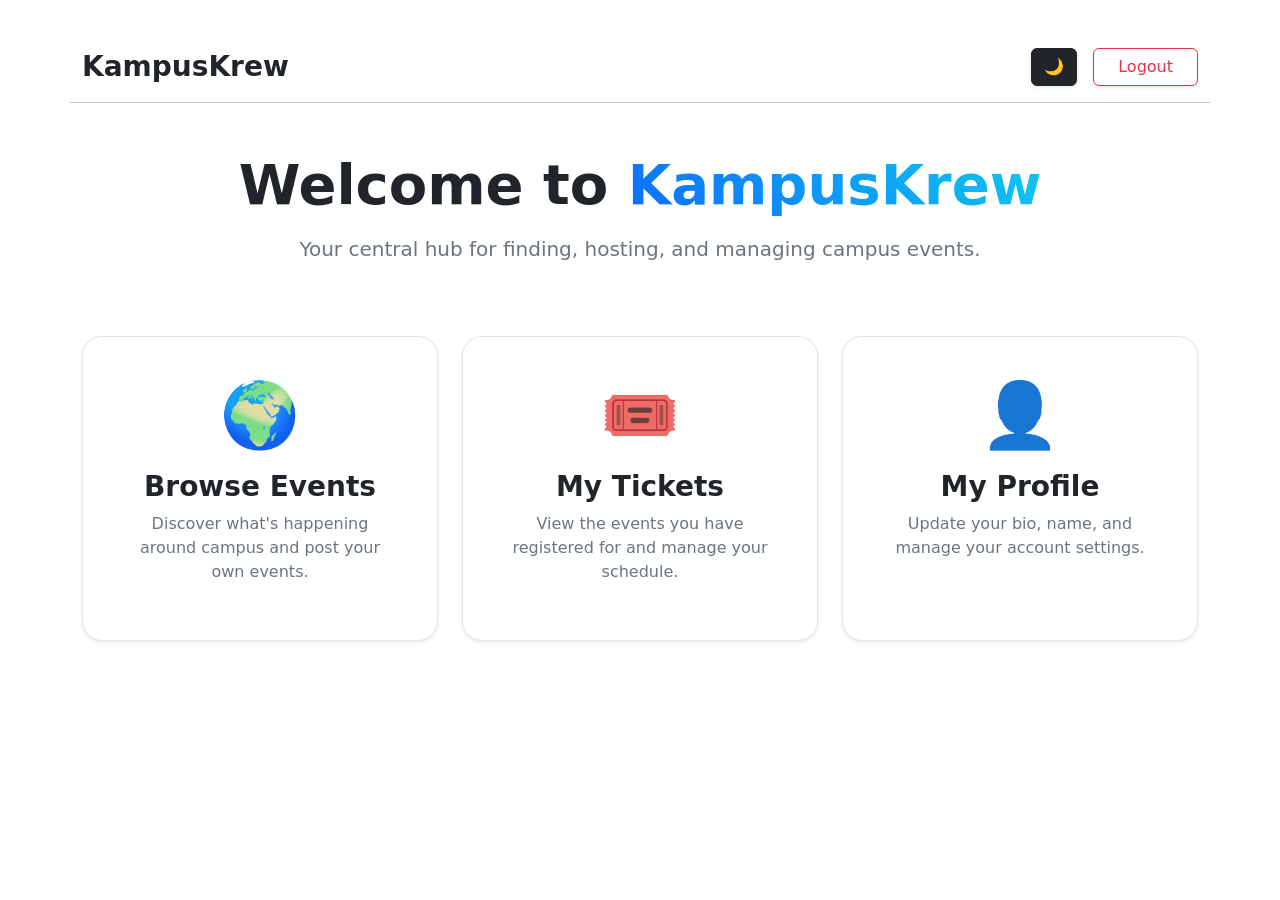
==== src/main/resources/templates/index.html @ df6bdcb9 "added a new tickets page where user can see the events he/she has registered in. also UI overhaul fo" ====
<!DOCTYPE html>
<html xmlns:th="http://www.thymeleaf.org">
<head>
    <meta charset="UTF-8">
    <title>KampusKrew Dashboard</title>
    <link href="https://cdn.jsdelivr.net/npm/bootstrap@5.3.0/dist/css/bootstrap.min.css" rel="stylesheet">
    
    <script>
        const savedTheme = localStorage.getItem('theme') || 'light';
        document.documentElement.setAttribute('data-bs-theme', savedTheme);
    </script>

    <style>
        body { overflow-x: hidden; }

        /* Premium Dashboard Cards */
        .dash-card {
            transition: all 0.3s ease;
            border-radius: 20px;
            border: 1px solid rgba(0,0,0,0.1);
            text-decoration: none; /* Removes link underline */
            display: block;
        }
        .dash-card:hover {
            transform: translateY(-8px);
            box-shadow: 0 15px 30px rgba(0,0,0,0.1) !important;
        }

        /* 🌙 Dark Mode Overrides */
        [data-bs-theme="dark"] .dash-card {
            background-color: #2b3035;
            border: 1px solid #495057;
        }
        [data-bs-theme="dark"] .dash-card:hover {
            box-shadow: 0 15px 30px rgba(0,0,0,0.6) !important;
            border-color: #6c757d;
        }
        [data-bs-theme="dark"] .text-muted-custom {
            color: #adb5bd !important; 
        }
        
        /* Gradient Text for the Hero Title */
        .gradient-text {
            background: linear-gradient(45deg, #0d6efd, #0dcaf0);
            -webkit-background-clip: text;
            -webkit-text-fill-color: transparent;
        }
    </style>
</head>
<body>

<div class="container mt-5 mb-5">

    <div class="row align-items-center mb-5 pb-3 border-bottom border-secondary-subtle">
        
        <div class="col-md-4 text-start">
            <h3 class="m-0 fw-bold">KampusKrew</h3>
        </div>
        
        <div class="col-md-4">
        </div>
        
        <div class="col-md-4 d-flex justify-content-end align-items-center">
            <button class="btn btn-dark shadow-sm me-3" id="darkModeToggle" title="Toggle Dark Mode">🌙</button>
            <form th:action="@{/logout}" method="post" class="m-0">
                <button type="submit" class="btn btn-outline-danger shadow-sm px-4">Logout</button>
            </form>
        </div>
        
    </div>

    <div class="text-center mb-5 mt-5">
        <h1 class="display-4 fw-bolder mb-3">Welcome to <span class="gradient-text">KampusKrew</span></h1>
        <p class="lead text-secondary text-muted-custom">Your central hub for finding, hosting, and managing campus events.</p>
    </div>

    <div class="row justify-content-center g-4 mt-2">
        
        <div class="col-md-4">
            <a th:href="@{/events}" class="card h-100 dash-card shadow-sm text-center p-4">
                <div class="card-body">
                    <h1 class="display-3 mb-3">🌍</h1>
                    <h3 class="fw-bold text-body">Browse Events</h3>
                    <p class="text-secondary text-muted-custom mt-2">Discover what's happening around campus and post your own events.</p>
                </div>
            </a>
        </div>

        <div class="col-md-4">
            <a th:href="@{/my-events}" class="card h-100 dash-card shadow-sm text-center p-4">
                <div class="card-body">
                    <h1 class="display-3 mb-3">🎟️</h1>
                    <h3 class="fw-bold text-body">My Tickets</h3>
                    <p class="text-secondary text-muted-custom mt-2">View the events you have registered for and manage your schedule.</p>
                </div>
            </a>
        </div>

        <div class="col-md-4">
            <a th:href="@{/profile}" class="card h-100 dash-card shadow-sm text-center p-4">
                <div class="card-body">
                    <h1 class="display-3 mb-3">👤</h1>
                    <h3 class="fw-bold text-body">My Profile</h3>
                    <p class="text-secondary text-muted-custom mt-2">Update your bio, name, and manage your account settings.</p>
                </div>
            </a>
        </div>

    </div>

</div>

<script>
    document.addEventListener('DOMContentLoaded', () => {
        const htmlElement = document.documentElement; 
        const themeToggleBtn = document.getElementById('darkModeToggle');

        const currentTheme = htmlElement.getAttribute('data-bs-theme') || 'light';
        themeToggleBtn.textContent = currentTheme === 'dark' ? '☀️' : '🌙';
        updateButtonStyle(currentTheme);

        themeToggleBtn.addEventListener('click', () => {
            let theme = htmlElement.getAttribute('data-bs-theme');
            let newTheme = theme === 'dark' ? 'light' : 'dark';
            
            htmlElement.setAttribute('data-bs-theme', newTheme);
            localStorage.setItem('theme', newTheme);
            
            themeToggleBtn.textContent = newTheme === 'dark' ? '☀️' : '🌙';
            updateButtonStyle(newTheme);
        });

        function updateButtonStyle(theme) {
            if (theme === 'dark') {
                themeToggleBtn.classList.remove('btn-dark');
                themeToggleBtn.classList.add('btn-light');
            } else {
                themeToggleBtn.classList.remove('btn-light');
                themeToggleBtn.classList.add('btn-dark');
            }
        }
    });
</script>

</body>
</html>
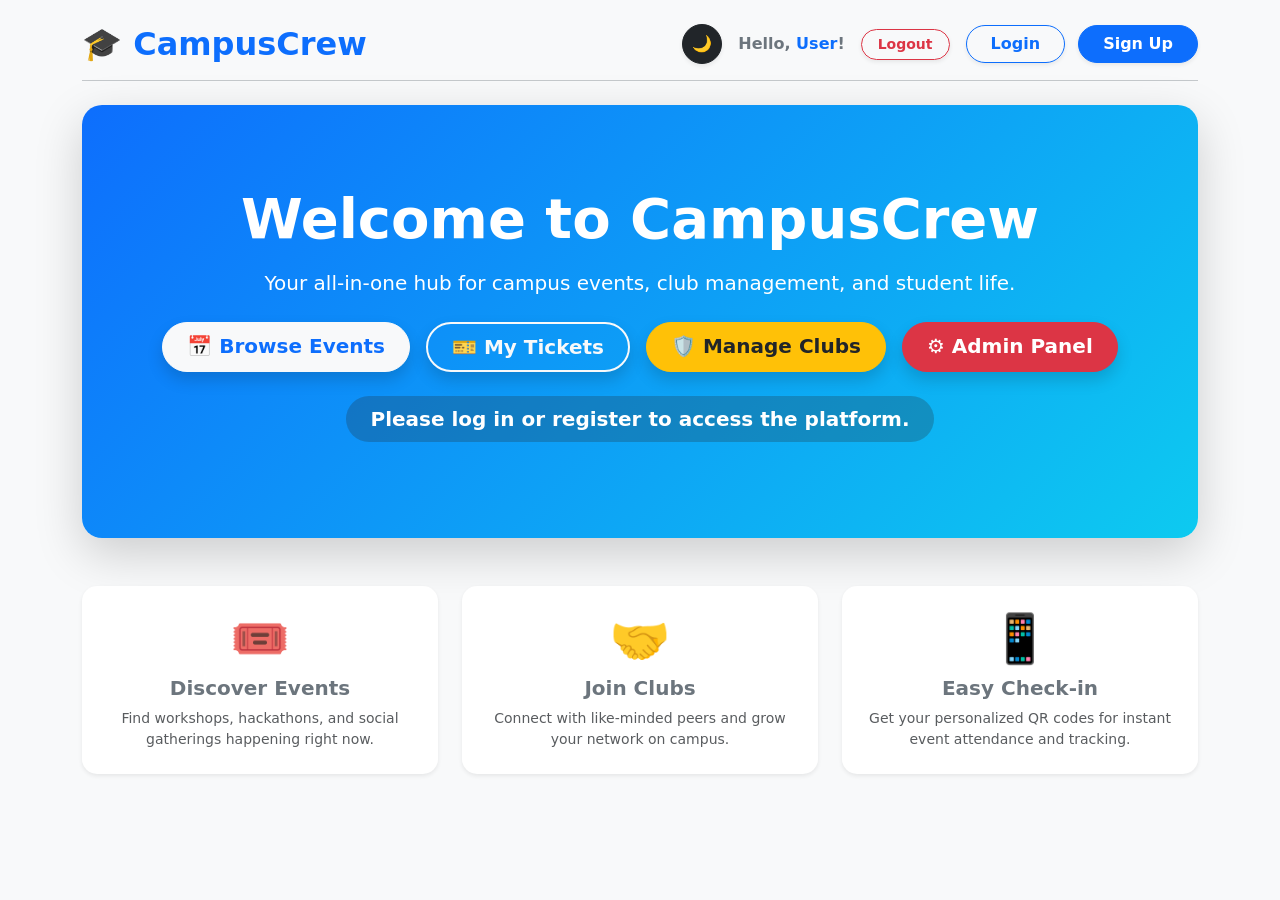
==== commit 98c555ff: "feat: add My Tickets dashboard and revamp homepage navigation This commit finalizes the core MVP use" ====
--- a/src/main/resources/templates/index.html
+++ b/src/main/resources/templates/index.html
@@ -1,144 +1,126 @@
 <!DOCTYPE html>
-<html xmlns:th="http://www.thymeleaf.org">
+<html xmlns:th="http://www.thymeleaf.org" xmlns:sec="http://www.thymeleaf.org/extras/spring-security">
 <head>
     <meta charset="UTF-8">
-    <title>KampusKrew Dashboard</title>
+    <title>Dashboard - CampusCrew</title>
     <link href="https://cdn.jsdelivr.net/npm/bootstrap@5.3.0/dist/css/bootstrap.min.css" rel="stylesheet">
     
     <script>
         const savedTheme = localStorage.getItem('theme') || 'light';
         document.documentElement.setAttribute('data-bs-theme', savedTheme);
     </script>
-
     <style>
-        body { overflow-x: hidden; }
-
-        /* Premium Dashboard Cards */
-        .dash-card {
-            transition: all 0.3s ease;
+        .hero-section {
+            padding: 80px 20px;
             border-radius: 20px;
-            border: 1px solid rgba(0,0,0,0.1);
-            text-decoration: none; /* Removes link underline */
-            display: block;
+            background: linear-gradient(135deg, #0d6efd 0%, #0dcaf0 100%);
+            color: white;
+            margin-top: 20px;
         }
-        .dash-card:hover {
-            transform: translateY(-8px);
-            box-shadow: 0 15px 30px rgba(0,0,0,0.1) !important;
+        [data-bs-theme="dark"] .hero-section {
+            background: linear-gradient(135deg, #052c65 0%, #055160 100%);
         }
-
-        /* 🌙 Dark Mode Overrides */
-        [data-bs-theme="dark"] .dash-card {
+        [data-bs-theme="dark"] .card {
             background-color: #2b3035;
-            border: 1px solid #495057;
-        }
-        [data-bs-theme="dark"] .dash-card:hover {
-            box-shadow: 0 15px 30px rgba(0,0,0,0.6) !important;
-            border-color: #6c757d;
-        }
-        [data-bs-theme="dark"] .text-muted-custom {
-            color: #adb5bd !important; 
-        }
-        
-        /* Gradient Text for the Hero Title */
-        .gradient-text {
-            background: linear-gradient(45deg, #0d6efd, #0dcaf0);
-            -webkit-background-clip: text;
-            -webkit-text-fill-color: transparent;
+            border: 1px solid #495057 !important;
         }
     </style>
 </head>
-<body>
+<body class="bg-body-tertiary">
 
-<div class="container mt-5 mb-5">
+<div class="container mt-4 mb-5">
+    
+    <div class="d-flex justify-content-between align-items-center mb-4 pb-3 border-bottom border-secondary-subtle">
+        <h2 class="m-0 fw-bold text-primary">🎓 CampusCrew</h2>
+        
+        <div class="d-flex align-items-center">
+            <button class="btn btn-dark ms-3 shadow-sm rounded-circle d-flex align-items-center justify-content-center" id="darkModeToggle" title="Toggle Dark Mode" style="width: 40px; height: 40px;">🌙</button>
+            
+            <div sec:authorize="isAuthenticated()" class="ms-3 d-flex align-items-center">
+                <span class="fw-bold me-3 text-secondary">Hello, <span sec:authentication="name" class="text-primary">User</span>!</span>
+                <form th:action="@{/logout}" method="post" class="m-0">
+                    <button type="submit" class="btn btn-outline-danger btn-sm fw-bold rounded-pill shadow-sm px-3">Logout</button>
+                </form>
+            </div>
+            
+            <div sec:authorize="!isAuthenticated()" class="ms-3">
+                <a href="/login" class="btn btn-outline-primary fw-bold rounded-pill shadow-sm px-4">Login</a>
+                <a href="/register" class="btn btn-primary fw-bold rounded-pill shadow-sm px-4 ms-2">Sign Up</a>
+            </div>
+        </div>
+    </div>
 
-    <div class="row align-items-center mb-5 pb-3 border-bottom border-secondary-subtle">
+    <div class="hero-section text-center shadow-lg mb-5">
+        <h1 class="display-4 fw-bold mb-3">Welcome to CampusCrew</h1>
+        <p class="lead mb-4">Your all-in-one hub for campus events, club management, and student life.</p>
         
-        <div class="col-md-4 text-start">
-            <h3 class="m-0 fw-bold">KampusKrew</h3>
+        <div class="d-flex justify-content-center flex-wrap gap-3 mt-4" sec:authorize="isAuthenticated()">
+            
+            <a href="/events" class="btn btn-light btn-lg fw-bold rounded-pill shadow text-primary px-4">
+                📅 Browse Events
+            </a>
+            
+            <a href="/my-events" class="btn btn-outline-light btn-lg fw-bold rounded-pill shadow px-4 border-2">
+                🎫 My Tickets
+            </a>
+
+            <a sec:authorize="hasAnyAuthority('ROLE_SUPER_ADMIN', 'ROLE_PRESIDENT')" href="/clubs" class="btn btn-warning btn-lg fw-bold rounded-pill shadow px-4 text-dark">
+                🛡️ Manage Clubs
+            </a>
+
+            <a sec:authorize="hasAuthority('ROLE_SUPER_ADMIN')" href="/admin" class="btn btn-danger btn-lg fw-bold rounded-pill shadow px-4">
+                ⚙️ Admin Panel
+            </a>
         </div>
         
-        <div class="col-md-4">
+        <div class="mt-4" sec:authorize="!isAuthenticated()">
+            <p class="fw-bold fs-5 bg-dark bg-opacity-25 d-inline-block px-4 py-2 rounded-pill">Please log in or register to access the platform.</p>
         </div>
-        
-        <div class="col-md-4 d-flex justify-content-end align-items-center">
-            <button class="btn btn-dark shadow-sm me-3" id="darkModeToggle" title="Toggle Dark Mode">🌙</button>
-            <form th:action="@{/logout}" method="post" class="m-0">
-                <button type="submit" class="btn btn-outline-danger shadow-sm px-4">Logout</button>
-            </form>
-        </div>
-        
     </div>
 
-    <div class="text-center mb-5 mt-5">
-        <h1 class="display-4 fw-bolder mb-3">Welcome to <span class="gradient-text">KampusKrew</span></h1>
-        <p class="lead text-secondary text-muted-custom">Your central hub for finding, hosting, and managing campus events.</p>
-    </div>
-
-    <div class="row justify-content-center g-4 mt-2">
-        
+    <div class="row g-4 text-center" sec:authorize="isAuthenticated()">
         <div class="col-md-4">
-            <a th:href="@{/events}" class="card h-100 dash-card shadow-sm text-center p-4">
-                <div class="card-body">
-                    <h1 class="display-3 mb-3">🌍</h1>
-                    <h3 class="fw-bold text-body">Browse Events</h3>
-                    <p class="text-secondary text-muted-custom mt-2">Discover what's happening around campus and post your own events.</p>
-                </div>
-            </a>
+            <div class="card border-0 shadow-sm h-100 p-4" style="border-radius: 15px;">
+                <h1 class="display-5 fw-bold text-primary mb-2">🎟️</h1>
+                <h5 class="fw-bold text-secondary">Discover Events</h5>
+                <p class="text-muted small mb-0">Find workshops, hackathons, and social gatherings happening right now.</p>
+            </div>
         </div>
-
         <div class="col-md-4">
-            <a th:href="@{/my-events}" class="card h-100 dash-card shadow-sm text-center p-4">
-                <div class="card-body">
-                    <h1 class="display-3 mb-3">🎟️</h1>
-                    <h3 class="fw-bold text-body">My Tickets</h3>
-                    <p class="text-secondary text-muted-custom mt-2">View the events you have registered for and manage your schedule.</p>
-                </div>
-            </a>
+            <div class="card border-0 shadow-sm h-100 p-4" style="border-radius: 15px;">
+                <h1 class="display-5 fw-bold text-success mb-2">🤝</h1>
+                <h5 class="fw-bold text-secondary">Join Clubs</h5>
+                <p class="text-muted small mb-0">Connect with like-minded peers and grow your network on campus.</p>
+            </div>
         </div>
-
         <div class="col-md-4">
-            <a th:href="@{/profile}" class="card h-100 dash-card shadow-sm text-center p-4">
-                <div class="card-body">
-                    <h1 class="display-3 mb-3">👤</h1>
-                    <h3 class="fw-bold text-body">My Profile</h3>
-                    <p class="text-secondary text-muted-custom mt-2">Update your bio, name, and manage your account settings.</p>
-                </div>
-            </a>
+            <div class="card border-0 shadow-sm h-100 p-4" style="border-radius: 15px;">
+                <h1 class="display-5 fw-bold text-danger mb-2">📱</h1>
+                <h5 class="fw-bold text-secondary">Easy Check-in</h5>
+                <p class="text-muted small mb-0">Get your personalized QR codes for instant event attendance and tracking.</p>
+            </div>
         </div>
-
     </div>
 
 </div>
+
+<script src="https://cdn.jsdelivr.net/npm/bootstrap@5.3.0/dist/js/bootstrap.bundle.min.js"></script>
 
 <script>
     document.addEventListener('DOMContentLoaded', () => {
         const htmlElement = document.documentElement; 
         const themeToggleBtn = document.getElementById('darkModeToggle');
-
         const currentTheme = htmlElement.getAttribute('data-bs-theme') || 'light';
+        
         themeToggleBtn.textContent = currentTheme === 'dark' ? '☀️' : '🌙';
-        updateButtonStyle(currentTheme);
 
         themeToggleBtn.addEventListener('click', () => {
             let theme = htmlElement.getAttribute('data-bs-theme');
             let newTheme = theme === 'dark' ? 'light' : 'dark';
-            
             htmlElement.setAttribute('data-bs-theme', newTheme);
             localStorage.setItem('theme', newTheme);
-            
             themeToggleBtn.textContent = newTheme === 'dark' ? '☀️' : '🌙';
-            updateButtonStyle(newTheme);
         });
-
-        function updateButtonStyle(theme) {
-            if (theme === 'dark') {
-                themeToggleBtn.classList.remove('btn-dark');
-                themeToggleBtn.classList.add('btn-light');
-            } else {
-                themeToggleBtn.classList.remove('btn-light');
-                themeToggleBtn.classList.add('btn-dark');
-            }
-        }
     });
 </script>
 
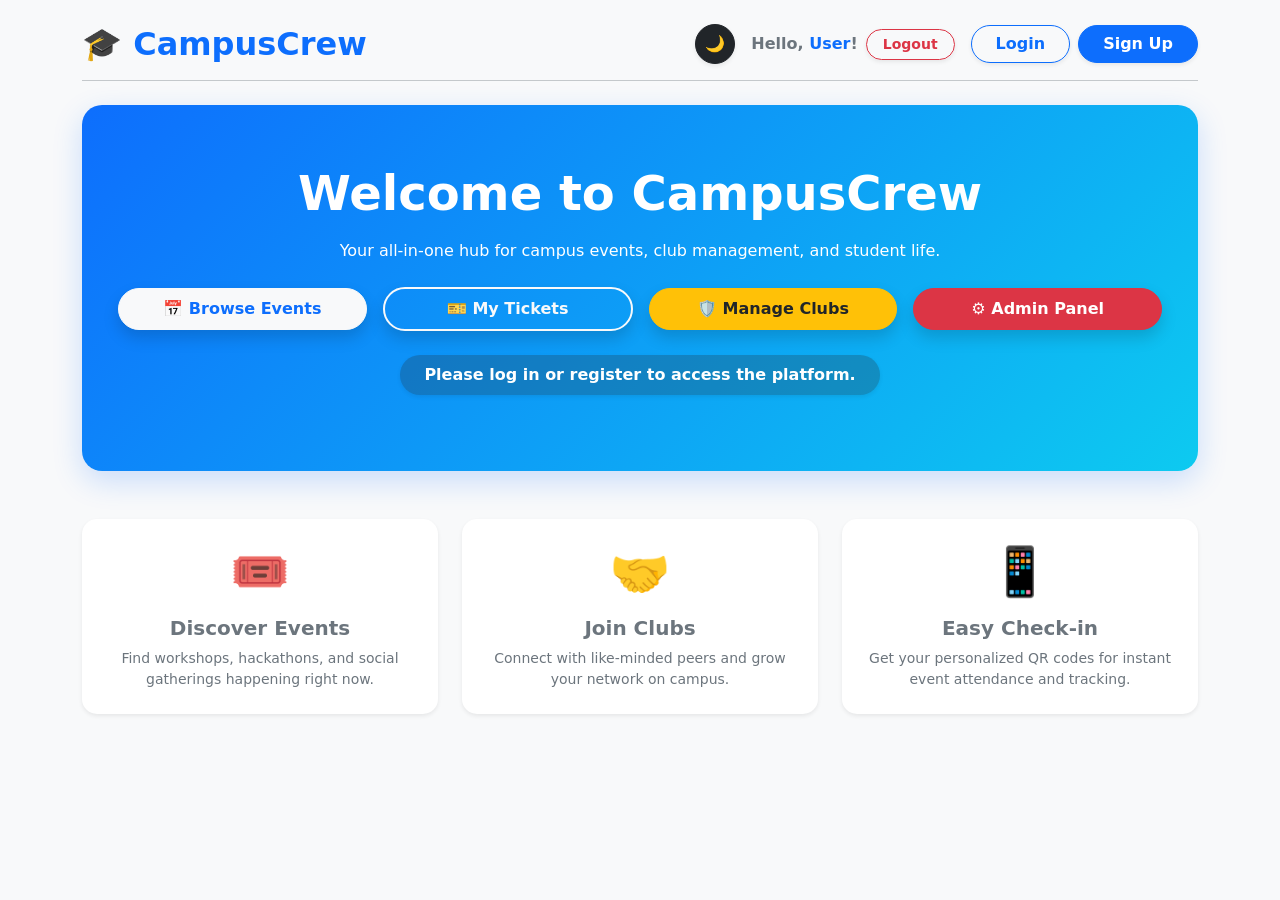
==== commit efed2a76: "mobile friendly UI elemnets added." ====
--- a/src/main/resources/templates/index.html
+++ b/src/main/resources/templates/index.html
@@ -2,6 +2,8 @@
 <html xmlns:th="http://www.thymeleaf.org" xmlns:sec="http://www.thymeleaf.org/extras/spring-security">
 <head>
     <meta charset="UTF-8">
+    <meta name="viewport" content="width=device-width, initial-scale=1">
+    
     <title>Dashboard - CampusCrew</title>
     <link href="https://cdn.jsdelivr.net/npm/bootstrap@5.3.0/dist/css/bootstrap.min.css" rel="stylesheet">
     
@@ -11,18 +13,30 @@
     </script>
     <style>
         .hero-section {
-            padding: 80px 20px;
+            padding: 60px 20px;
             border-radius: 20px;
             background: linear-gradient(135deg, #0d6efd 0%, #0dcaf0 100%);
             color: white;
             margin-top: 20px;
+            box-shadow: 0 10px 30px rgba(13, 110, 253, 0.2);
         }
         [data-bs-theme="dark"] .hero-section {
             background: linear-gradient(135deg, #052c65 0%, #055160 100%);
+            box-shadow: 0 10px 30px rgba(0, 0, 0, 0.5);
         }
         [data-bs-theme="dark"] .card {
             background-color: #2b3035;
             border: 1px solid #495057 !important;
+        }
+        [data-bs-theme="dark"] .text-secondary {
+            color: #adb5bd !important;
+        }
+        .feature-card {
+            border-radius: 15px;
+            transition: transform 0.2s ease;
+        }
+        .feature-card:hover {
+            transform: translateY(-5px);
         }
     </style>
 </head>
@@ -30,74 +44,82 @@
 
 <div class="container mt-4 mb-5">
     
-    <div class="d-flex justify-content-between align-items-center mb-4 pb-3 border-bottom border-secondary-subtle">
-        <h2 class="m-0 fw-bold text-primary">🎓 CampusCrew</h2>
+    <div class="d-flex flex-column flex-md-row justify-content-between align-items-center mb-4 pb-3 border-bottom border-secondary-subtle gap-3">
+        <div class="text-center text-md-start">
+            <h2 class="m-0 fw-bold text-primary">🎓 CampusCrew</h2>
+        </div>
         
-        <div class="d-flex align-items-center">
-            <button class="btn btn-dark ms-3 shadow-sm rounded-circle d-flex align-items-center justify-content-center" id="darkModeToggle" title="Toggle Dark Mode" style="width: 40px; height: 40px;">🌙</button>
+        <div class="d-flex flex-wrap justify-content-center align-items-center gap-3">
+            <button class="btn btn-dark shadow-sm rounded-circle d-flex align-items-center justify-content-center" id="darkModeToggle" title="Toggle Dark Mode" style="width: 40px; height: 40px;">🌙</button>
             
-            <div sec:authorize="isAuthenticated()" class="ms-3 d-flex align-items-center">
-                <span class="fw-bold me-3 text-secondary">Hello, <span sec:authentication="name" class="text-primary">User</span>!</span>
+            <div sec:authorize="isAuthenticated()" class="d-flex align-items-center flex-wrap justify-content-center gap-2">
+                
+                <a href="/profile/edit" class="text-decoration-none">
+                    <span class="fw-bold text-secondary text-center d-inline-block text-truncate" style="max-width: 160px; vertical-align: bottom;" title="Edit Profile">
+                        Hello, <span sec:authentication="name" class="text-primary">User</span>!
+                    </span>
+                </a>
+                
                 <form th:action="@{/logout}" method="post" class="m-0">
                     <button type="submit" class="btn btn-outline-danger btn-sm fw-bold rounded-pill shadow-sm px-3">Logout</button>
                 </form>
             </div>
             
-            <div sec:authorize="!isAuthenticated()" class="ms-3">
+            <div sec:authorize="!isAuthenticated()" class="d-flex gap-2">
                 <a href="/login" class="btn btn-outline-primary fw-bold rounded-pill shadow-sm px-4">Login</a>
-                <a href="/register" class="btn btn-primary fw-bold rounded-pill shadow-sm px-4 ms-2">Sign Up</a>
+                <a href="/register" class="btn btn-primary fw-bold rounded-pill shadow-sm px-4">Sign Up</a>
             </div>
         </div>
     </div>
 
-    <div class="hero-section text-center shadow-lg mb-5">
-        <h1 class="display-4 fw-bold mb-3">Welcome to CampusCrew</h1>
-        <p class="lead mb-4">Your all-in-one hub for campus events, club management, and student life.</p>
+    <div class="hero-section text-center mb-5">
+        <h1 class="display-5 fw-bold mb-3">Welcome to CampusCrew</h1>
+        <p class="lead mb-4 fs-6 fs-md-5 px-3">Your all-in-one hub for campus events, club management, and student life.</p>
         
-        <div class="d-flex justify-content-center flex-wrap gap-3 mt-4" sec:authorize="isAuthenticated()">
+        <div class="d-flex flex-column flex-md-row justify-content-center align-items-center gap-3 mt-4 px-3" sec:authorize="isAuthenticated()">
             
-            <a href="/events" class="btn btn-light btn-lg fw-bold rounded-pill shadow text-primary px-4">
+            <a href="/events" class="btn btn-light fw-bold rounded-pill shadow text-primary px-4 py-2 w-100" style="max-width: 250px;">
                 📅 Browse Events
             </a>
             
-            <a href="/my-events" class="btn btn-outline-light btn-lg fw-bold rounded-pill shadow px-4 border-2">
+            <a href="/my-events" class="btn btn-outline-light fw-bold rounded-pill shadow px-4 py-2 border-2 w-100" style="max-width: 250px;">
                 🎫 My Tickets
             </a>
 
-            <a sec:authorize="hasAnyAuthority('ROLE_SUPER_ADMIN', 'ROLE_PRESIDENT')" href="/clubs" class="btn btn-warning btn-lg fw-bold rounded-pill shadow px-4 text-dark">
+            <a sec:authorize="hasAnyAuthority('ROLE_SUPER_ADMIN', 'ROLE_PRESIDENT')" href="/clubs" class="btn btn-warning fw-bold rounded-pill shadow px-4 py-2 text-dark w-100" style="max-width: 250px;">
                 🛡️ Manage Clubs
             </a>
 
-            <a sec:authorize="hasAuthority('ROLE_SUPER_ADMIN')" href="/admin" class="btn btn-danger btn-lg fw-bold rounded-pill shadow px-4">
+            <a sec:authorize="hasAuthority('ROLE_SUPER_ADMIN')" href="/admin" class="btn btn-danger fw-bold rounded-pill shadow px-4 py-2 w-100" style="max-width: 250px;">
                 ⚙️ Admin Panel
             </a>
         </div>
         
         <div class="mt-4" sec:authorize="!isAuthenticated()">
-            <p class="fw-bold fs-5 bg-dark bg-opacity-25 d-inline-block px-4 py-2 rounded-pill">Please log in or register to access the platform.</p>
+            <p class="fw-bold fs-6 bg-dark bg-opacity-25 d-inline-block px-4 py-2 rounded-pill shadow-sm">Please log in or register to access the platform.</p>
         </div>
     </div>
 
-    <div class="row g-4 text-center" sec:authorize="isAuthenticated()">
-        <div class="col-md-4">
-            <div class="card border-0 shadow-sm h-100 p-4" style="border-radius: 15px;">
-                <h1 class="display-5 fw-bold text-primary mb-2">🎟️</h1>
+    <div class="row row-cols-1 row-cols-md-3 g-4 text-center">
+        <div class="col">
+            <div class="card feature-card border-0 shadow-sm h-100 p-4">
+                <h1 class="display-5 fw-bold text-primary mb-3">🎟️</h1>
                 <h5 class="fw-bold text-secondary">Discover Events</h5>
-                <p class="text-muted small mb-0">Find workshops, hackathons, and social gatherings happening right now.</p>
+                <p class="text-secondary small mb-0">Find workshops, hackathons, and social gatherings happening right now.</p>
             </div>
         </div>
-        <div class="col-md-4">
-            <div class="card border-0 shadow-sm h-100 p-4" style="border-radius: 15px;">
-                <h1 class="display-5 fw-bold text-success mb-2">🤝</h1>
+        <div class="col">
+            <div class="card feature-card border-0 shadow-sm h-100 p-4">
+                <h1 class="display-5 fw-bold text-success mb-3">🤝</h1>
                 <h5 class="fw-bold text-secondary">Join Clubs</h5>
-                <p class="text-muted small mb-0">Connect with like-minded peers and grow your network on campus.</p>
+                <p class="text-secondary small mb-0">Connect with like-minded peers and grow your network on campus.</p>
             </div>
         </div>
-        <div class="col-md-4">
-            <div class="card border-0 shadow-sm h-100 p-4" style="border-radius: 15px;">
-                <h1 class="display-5 fw-bold text-danger mb-2">📱</h1>
+        <div class="col">
+            <div class="card feature-card border-0 shadow-sm h-100 p-4">
+                <h1 class="display-5 fw-bold text-danger mb-3">📱</h1>
                 <h5 class="fw-bold text-secondary">Easy Check-in</h5>
-                <p class="text-muted small mb-0">Get your personalized QR codes for instant event attendance and tracking.</p>
+                <p class="text-secondary small mb-0">Get your personalized QR codes for instant event attendance and tracking.</p>
             </div>
         </div>
     </div>
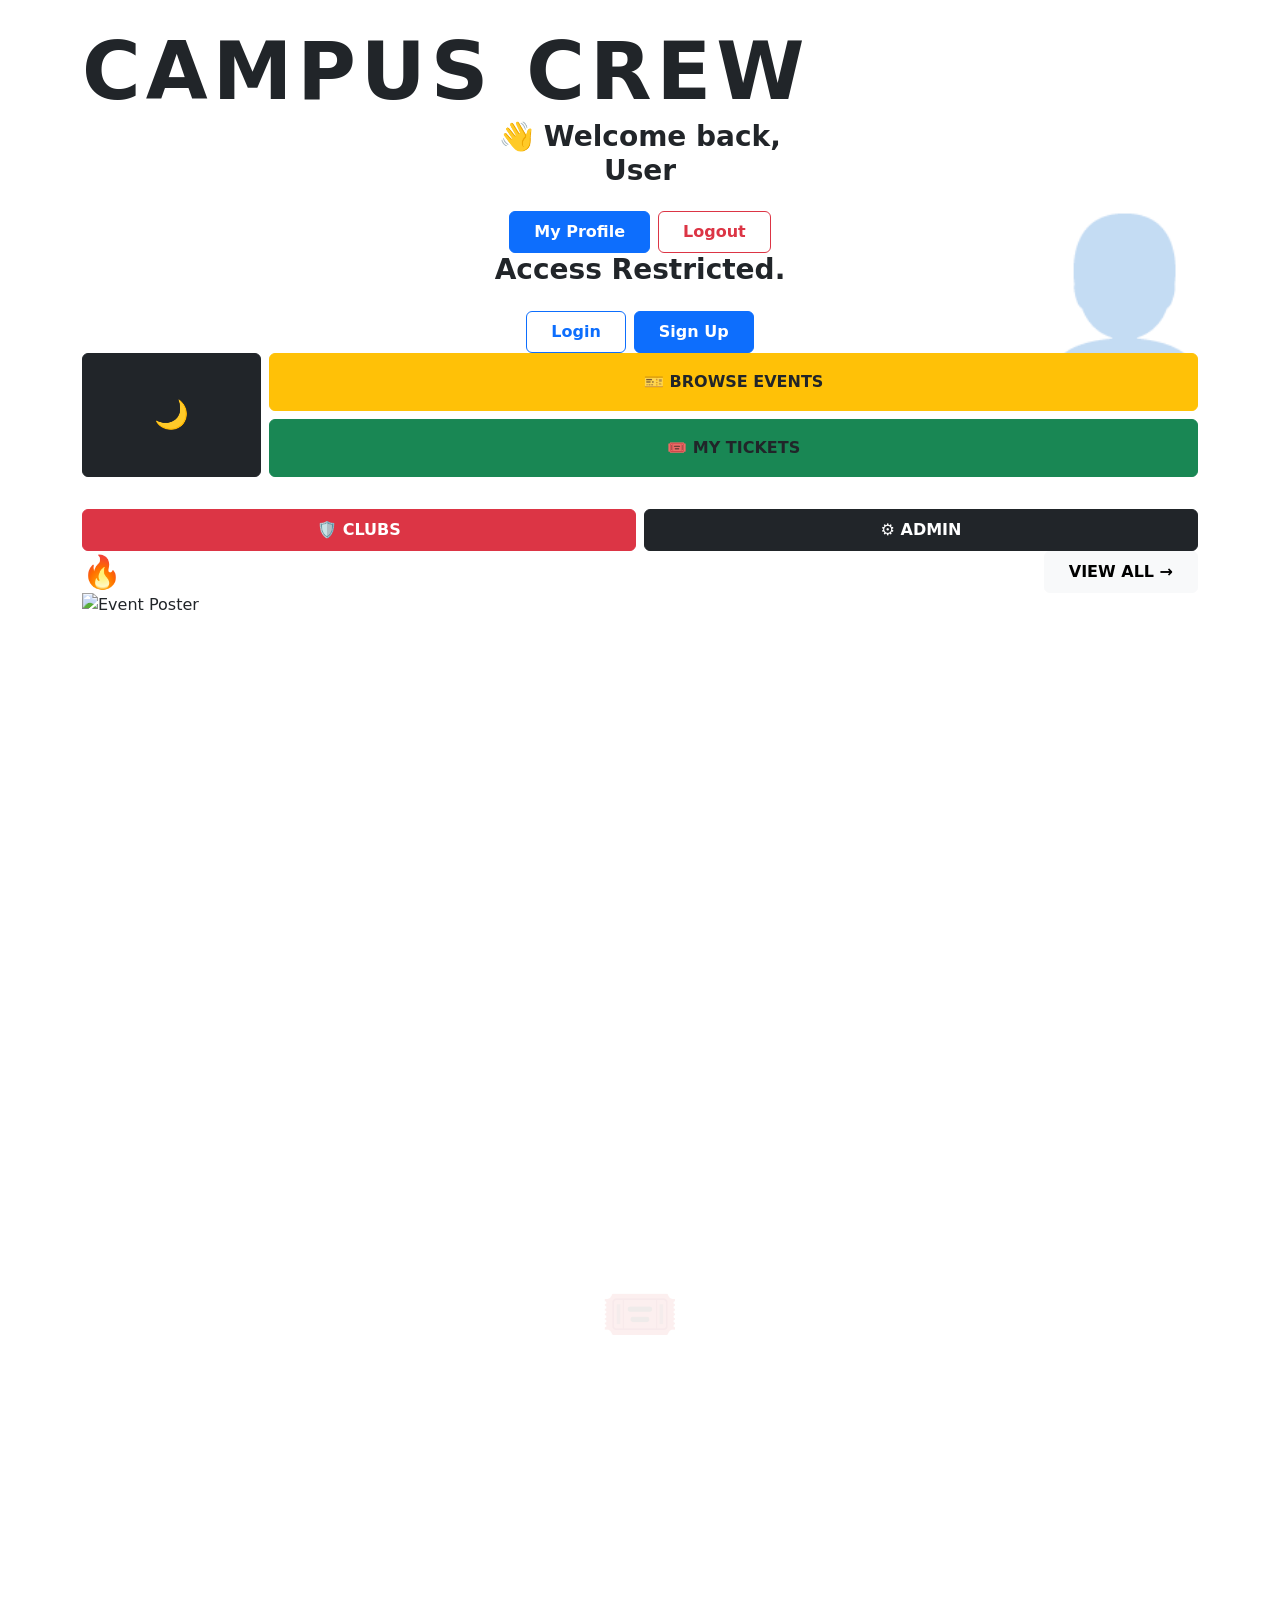
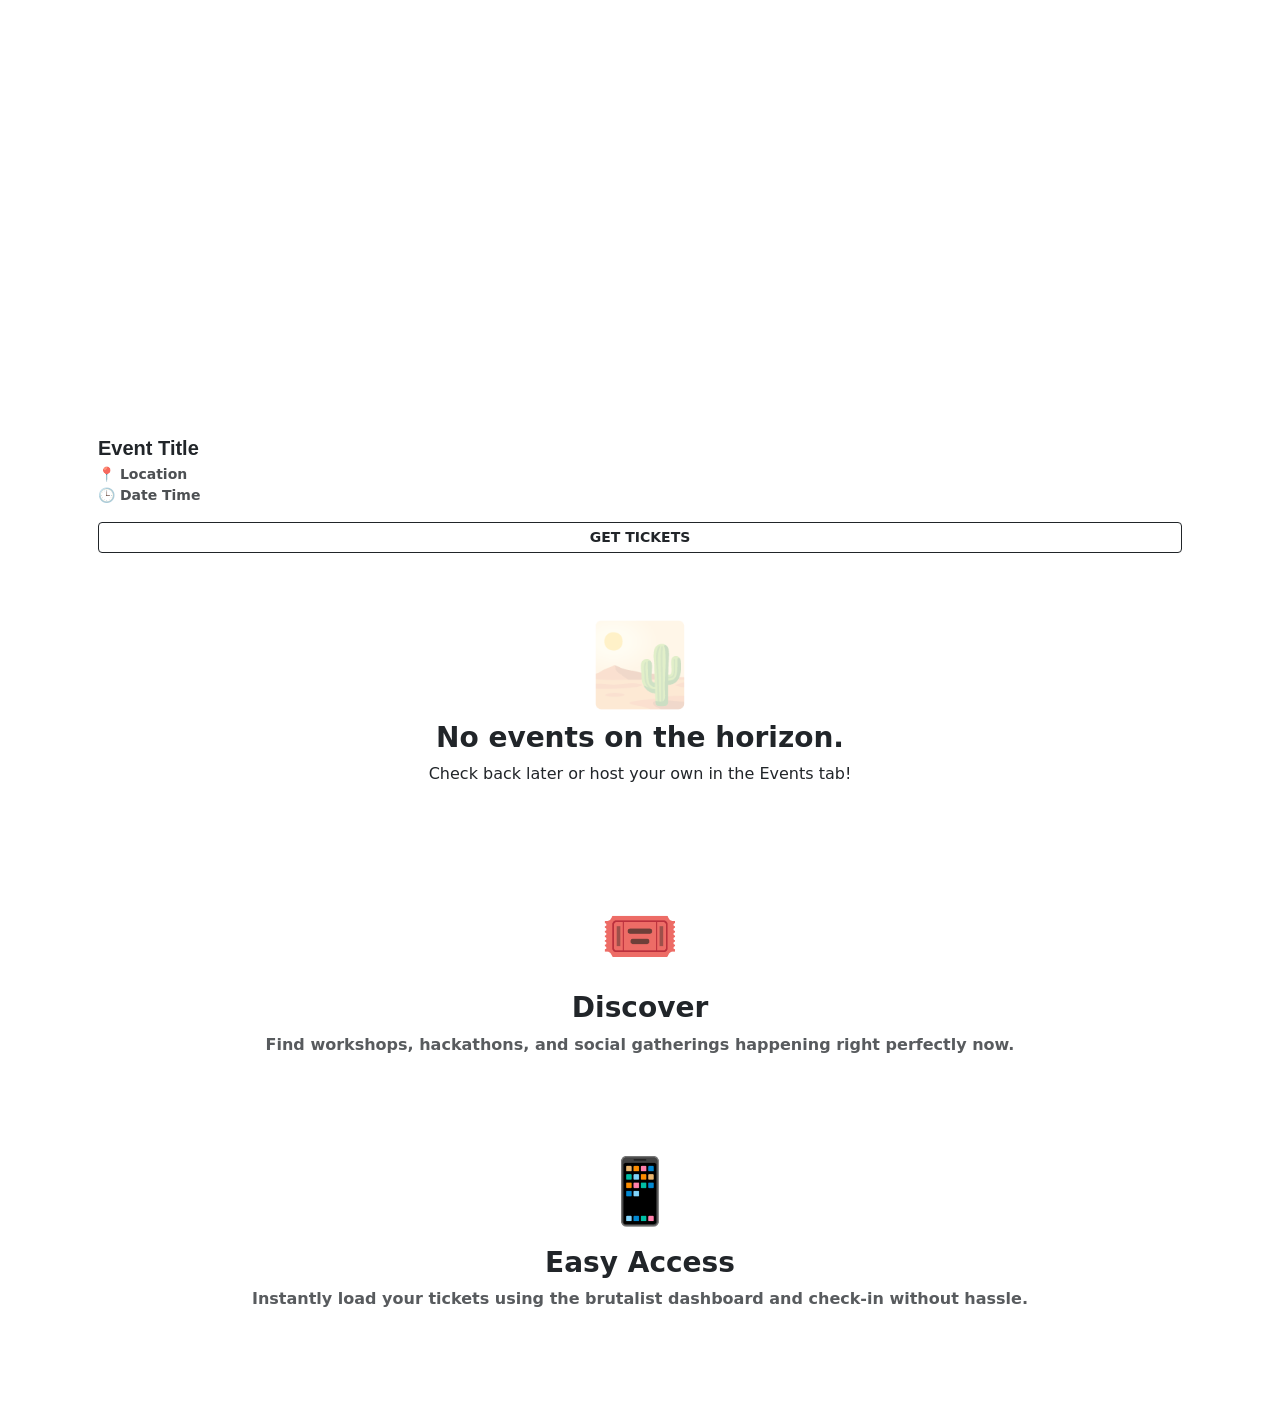
==== commit 461061d0: "Fixes:  UI Overhaul" ====
--- a/src/main/resources/templates/index.html
+++ b/src/main/resources/templates/index.html
@@ -6,122 +6,123 @@
     
     <title>Dashboard - CampusCrew</title>
     <link href="https://cdn.jsdelivr.net/npm/bootstrap@5.3.0/dist/css/bootstrap.min.css" rel="stylesheet">
+    <link href="/css/style.css" rel="stylesheet">
     
     <script>
         const savedTheme = localStorage.getItem('theme') || 'light';
         document.documentElement.setAttribute('data-bs-theme', savedTheme);
     </script>
-    <style>
-        .hero-section {
-            padding: 60px 20px;
-            border-radius: 20px;
-            background: linear-gradient(135deg, #0d6efd 0%, #0dcaf0 100%);
-            color: white;
-            margin-top: 20px;
-            box-shadow: 0 10px 30px rgba(13, 110, 253, 0.2);
-        }
-        [data-bs-theme="dark"] .hero-section {
-            background: linear-gradient(135deg, #052c65 0%, #055160 100%);
-            box-shadow: 0 10px 30px rgba(0, 0, 0, 0.5);
-        }
-        [data-bs-theme="dark"] .card {
-            background-color: #2b3035;
-            border: 1px solid #495057 !important;
-        }
-        [data-bs-theme="dark"] .text-secondary {
-            color: #adb5bd !important;
-        }
-        .feature-card {
-            border-radius: 15px;
-            transition: transform 0.2s ease;
-        }
-        .feature-card:hover {
-            transform: translateY(-5px);
-        }
-    </style>
 </head>
-<body class="bg-body-tertiary">
+<body class="bg-body">
 
 <div class="container mt-4 mb-5">
     
-    <div class="d-flex flex-column flex-md-row justify-content-between align-items-center mb-4 pb-3 border-bottom border-secondary-subtle gap-3">
-        <div class="text-center text-md-start">
-            <h2 class="m-0 fw-bold text-primary">🎓 CampusCrew</h2>
+    <div class="bento-grid">
+        <!-- Hero Marquee -->
+        <div class="bento-item bento-hero span-4">
+            <h1 class="display-1 fw-bold m-0 w-100 text-uppercase" style="letter-spacing: 5px;">Campus Crew</h1>
+        </div>
+
+        <!-- User Controls / Identity -->
+        <div class="bento-item span-2 d-flex justify-content-center align-items-center flex-column text-center position-relative overflow-hidden">
+            <!-- Background brutalist decoration -->
+            <div class="position-absolute opacity-25" style="right: -20px; bottom: -40px;">
+                <h1 class="display-1 fw-bold" style="font-size: 150px;">👤</h1>
+            </div>
+            <div sec:authorize="isAuthenticated()" class="position-relative" style="z-index: 1;">
+                <h3 class="fw-bold mb-4">👋 Welcome back, <br><span sec:authentication="name" style="color: var(--accent-blue);">User</span></h3>
+                <div class="d-flex gap-2 justify-content-center">
+                    <!-- Standard user link goes to my-events, or we can use edit-profile -->
+                    <a href="/profile/edit" class="btn btn-primary fw-bold px-4 py-2">My Profile</a>
+                    <form th:action="@{/logout}" method="post" class="m-0">
+                        <button type="submit" class="btn btn-outline-danger fw-bold px-4 py-2">Logout</button>
+                    </form>
+                </div>
+            </div>
+            <div sec:authorize="!isAuthenticated()" class="position-relative" style="z-index: 1;">
+                <h3 class="fw-bold mb-4">Access Restricted.</h3>
+                <div class="d-flex gap-2 justify-content-center">
+                    <a href="/login" class="btn btn-outline-primary fw-bold px-4 py-2">Login</a>
+                    <a href="/register" class="btn btn-primary fw-bold px-4 py-2">Sign Up</a>
+                </div>
+            </div>
+        </div>
+
+        <!-- Quick Actions & Theme -->
+        <div class="bento-item span-2">
+            <div class="row g-2 h-100 align-content-center">
+                <div class="col-2 d-flex">
+                    <button class="btn btn-dark w-100 flex-grow-1 shadow-none fs-3 p-0 m-0" id="darkModeToggle" title="Toggle Dark Mode" style="min-height: 100px;">🌙</button>
+                </div>
+                <div class="col-10 d-flex flex-column gap-2">
+                    <a href="/events" class="btn btn-warning fw-bold text-dark w-100 flex-grow-1 d-flex align-items-center justify-content-center py-3">🎫 BROWSE EVENTS</a>
+                    <a href="/my-events" class="btn btn-success fw-bold text-dark w-100 flex-grow-1 d-flex align-items-center justify-content-center py-3" sec:authorize="isAuthenticated()">🎟️ MY TICKETS</a>
+                </div>
+                
+                <!-- Admin items -->
+                <div sec:authorize="hasAnyAuthority('ROLE_SUPER_ADMIN', 'ROLE_PRESIDENT')" class="col-12 mt-3 pt-3" style="border-top: 3px solid var(--border-dark);">
+                    <div class="row g-2">
+                        <div class="col-6">
+                            <a href="/clubs" class="btn btn-danger fw-bold w-100 py-2">🛡️ CLUBS</a>
+                        </div>
+                        <div class="col-6" sec:authorize="hasAuthority('ROLE_SUPER_ADMIN')">
+                            <a href="/admin" class="btn btn-dark fw-bold w-100 py-2">⚙️ ADMIN</a>
+                        </div>
+                    </div>
+                </div>
+            </div>
         </div>
         
-        <div class="d-flex flex-wrap justify-content-center align-items-center gap-3">
-            <button class="btn btn-dark shadow-sm rounded-circle d-flex align-items-center justify-content-center" id="darkModeToggle" title="Toggle Dark Mode" style="width: 40px; height: 40px;">🌙</button>
-            
-            <div sec:authorize="isAuthenticated()" class="d-flex align-items-center flex-wrap justify-content-center gap-2">
-                
-                <a href="/profile/edit" class="text-decoration-none">
-                    <span class="fw-bold text-secondary text-center d-inline-block text-truncate" style="max-width: 160px; vertical-align: bottom;" title="Edit Profile">
-                        Hello, <span sec:authentication="name" class="text-primary">User</span>!
-                    </span>
-                </a>
-                
-                <form th:action="@{/logout}" method="post" class="m-0">
-                    <button type="submit" class="btn btn-outline-danger btn-sm fw-bold rounded-pill shadow-sm px-3">Logout</button>
-                </form>
+        <!-- Big Text Section for Events -->
+        <div class="bento-item span-4 d-flex justify-content-between align-items-center" style="background-color: var(--accent-blue) !important; color: white !important;">
+            <h2 class="m-0 fw-bold" style="color: white !important;">🔥 RECENT EVENTS</h2>
+            <a href="/events" class="btn btn-light fw-bold py-2 px-4 shadow-none">VIEW ALL &rarr;</a>
+        </div>
+
+        <!-- Event Posters loop -->
+        <div class="bento-item span-1 p-0 overflow-hidden" th:each="event : ${recentEvents}" style="display: flex; flex-direction: column;">
+            <!-- The poster image -->
+            <div class="poster-container" style="border-bottom: 3px solid var(--border-dark); width: 100%; aspect-ratio: 4/5;">
+                <img th:if="${event.posterUrl != null and !event.posterUrl.isEmpty()}" th:src="${event.posterUrl}" class="poster-img" alt="Event Poster">
+                <div th:unless="${event.posterUrl != null and !event.posterUrl.isEmpty()}" class="poster-fallback text-center d-flex align-items-center justify-content-center" style="background: repeating-linear-gradient(45deg, var(--border-dark), var(--border-dark) 10px, transparent 10px, transparent 20px); opacity: 0.2; width: 100%; height: 100%;">
+                    <h1 class="display-3 m-0 position-absolute" style="opacity: 0.5;">🎟️</h1>
+                </div>
             </div>
             
-            <div sec:authorize="!isAuthenticated()" class="d-flex gap-2">
-                <a href="/login" class="btn btn-outline-primary fw-bold rounded-pill shadow-sm px-4">Login</a>
-                <a href="/register" class="btn btn-primary fw-bold rounded-pill shadow-sm px-4">Sign Up</a>
+            <div class="p-3 d-flex flex-column" style="flex-grow: 1; background-color: var(--bg-cream);">
+                <div class="mb-2">
+                    <span class="badge" th:style="'background-color: ' + (${event.club != null ? event.club.themeColor : '#00E676'}) + '; color: #1a1a1a;'" th:text="${event.club != null ? event.club.name : 'General'}">Club Name</span>
+                </div>
+                <h5 class="fw-bold mb-1" style="font-family: 'Syne', sans-serif;" th:text="${event.title}">Event Title</h5>
+                <p class="small mb-3" style="opacity: 0.8; font-weight: 600;">
+                    📍 <span th:text="${event.location}">Location</span><br>
+                    🕒 <span th:text="${#temporals.format(event.dateTime, 'dd-MM-yy HH:mm')}">Date Time</span>
+                </p>
+                <div class="mt-auto">
+                    <a th:href="@{/events(keyword=${event.title})}" class="btn btn-outline-dark btn-sm w-100 fw-bold">GET TICKETS</a>
+                </div>
             </div>
         </div>
-    </div>
+        
+        <div class="bento-item span-4 text-center py-5" th:if="${recentEvents == null or recentEvents.empty}">
+            <h1 class="display-1 opacity-25">🏜️</h1>
+            <h3 class="fw-bold">No events on the horizon.</h3>
+            <p>Check back later or host your own in the Events tab!</p>
+        </div>
 
-    <div class="hero-section text-center mb-5">
-        <h1 class="display-5 fw-bold mb-3">Welcome to CampusCrew</h1>
-        <p class="lead mb-4 fs-6 fs-md-5 px-3">Your all-in-one hub for campus events, club management, and student life.</p>
-        
-        <div class="d-flex flex-column flex-md-row justify-content-center align-items-center gap-3 mt-4 px-3" sec:authorize="isAuthenticated()">
-            
-            <a href="/events" class="btn btn-light fw-bold rounded-pill shadow text-primary px-4 py-2 w-100" style="max-width: 250px;">
-                📅 Browse Events
-            </a>
-            
-            <a href="/my-events" class="btn btn-outline-light fw-bold rounded-pill shadow px-4 py-2 border-2 w-100" style="max-width: 250px;">
-                🎫 My Tickets
-            </a>
+        <!-- Feature squares -->
+        <div class="bento-item span-2 text-center py-5 position-relative overflow-hidden">
+            <h1 class="display-3 fw-bold mb-3" style="color: var(--accent-red)">🎟️</h1>
+            <h3 class="fw-bold">Discover</h3>
+            <p class="mb-0 fw-bold opacity-75">Find workshops, hackathons, and social gatherings happening right perfectly now.</p>
+        </div>
 
-            <a sec:authorize="hasAnyAuthority('ROLE_SUPER_ADMIN', 'ROLE_PRESIDENT')" href="/clubs" class="btn btn-warning fw-bold rounded-pill shadow px-4 py-2 text-dark w-100" style="max-width: 250px;">
-                🛡️ Manage Clubs
-            </a>
+        <div class="bento-item span-2 text-center py-5 position-relative overflow-hidden">
+            <h1 class="display-3 fw-bold mb-3" style="color: var(--accent-green)">📱</h1>
+            <h3 class="fw-bold">Easy Access</h3>
+            <p class="mb-0 fw-bold opacity-75">Instantly load your tickets using the brutalist dashboard and check-in without hassle.</p>
+        </div>
 
-            <a sec:authorize="hasAuthority('ROLE_SUPER_ADMIN')" href="/admin" class="btn btn-danger fw-bold rounded-pill shadow px-4 py-2 w-100" style="max-width: 250px;">
-                ⚙️ Admin Panel
-            </a>
-        </div>
-        
-        <div class="mt-4" sec:authorize="!isAuthenticated()">
-            <p class="fw-bold fs-6 bg-dark bg-opacity-25 d-inline-block px-4 py-2 rounded-pill shadow-sm">Please log in or register to access the platform.</p>
-        </div>
-    </div>
-
-    <div class="row row-cols-1 row-cols-md-3 g-4 text-center">
-        <div class="col">
-            <div class="card feature-card border-0 shadow-sm h-100 p-4">
-                <h1 class="display-5 fw-bold text-primary mb-3">🎟️</h1>
-                <h5 class="fw-bold text-secondary">Discover Events</h5>
-                <p class="text-secondary small mb-0">Find workshops, hackathons, and social gatherings happening right now.</p>
-            </div>
-        </div>
-        <div class="col">
-            <div class="card feature-card border-0 shadow-sm h-100 p-4">
-                <h1 class="display-5 fw-bold text-success mb-3">🤝</h1>
-                <h5 class="fw-bold text-secondary">Join Clubs</h5>
-                <p class="text-secondary small mb-0">Connect with like-minded peers and grow your network on campus.</p>
-            </div>
-        </div>
-        <div class="col">
-            <div class="card feature-card border-0 shadow-sm h-100 p-4">
-                <h1 class="display-5 fw-bold text-danger mb-3">📱</h1>
-                <h5 class="fw-bold text-secondary">Easy Check-in</h5>
-                <p class="text-secondary small mb-0">Get your personalized QR codes for instant event attendance and tracking.</p>
-            </div>
-        </div>
     </div>
 
 </div>
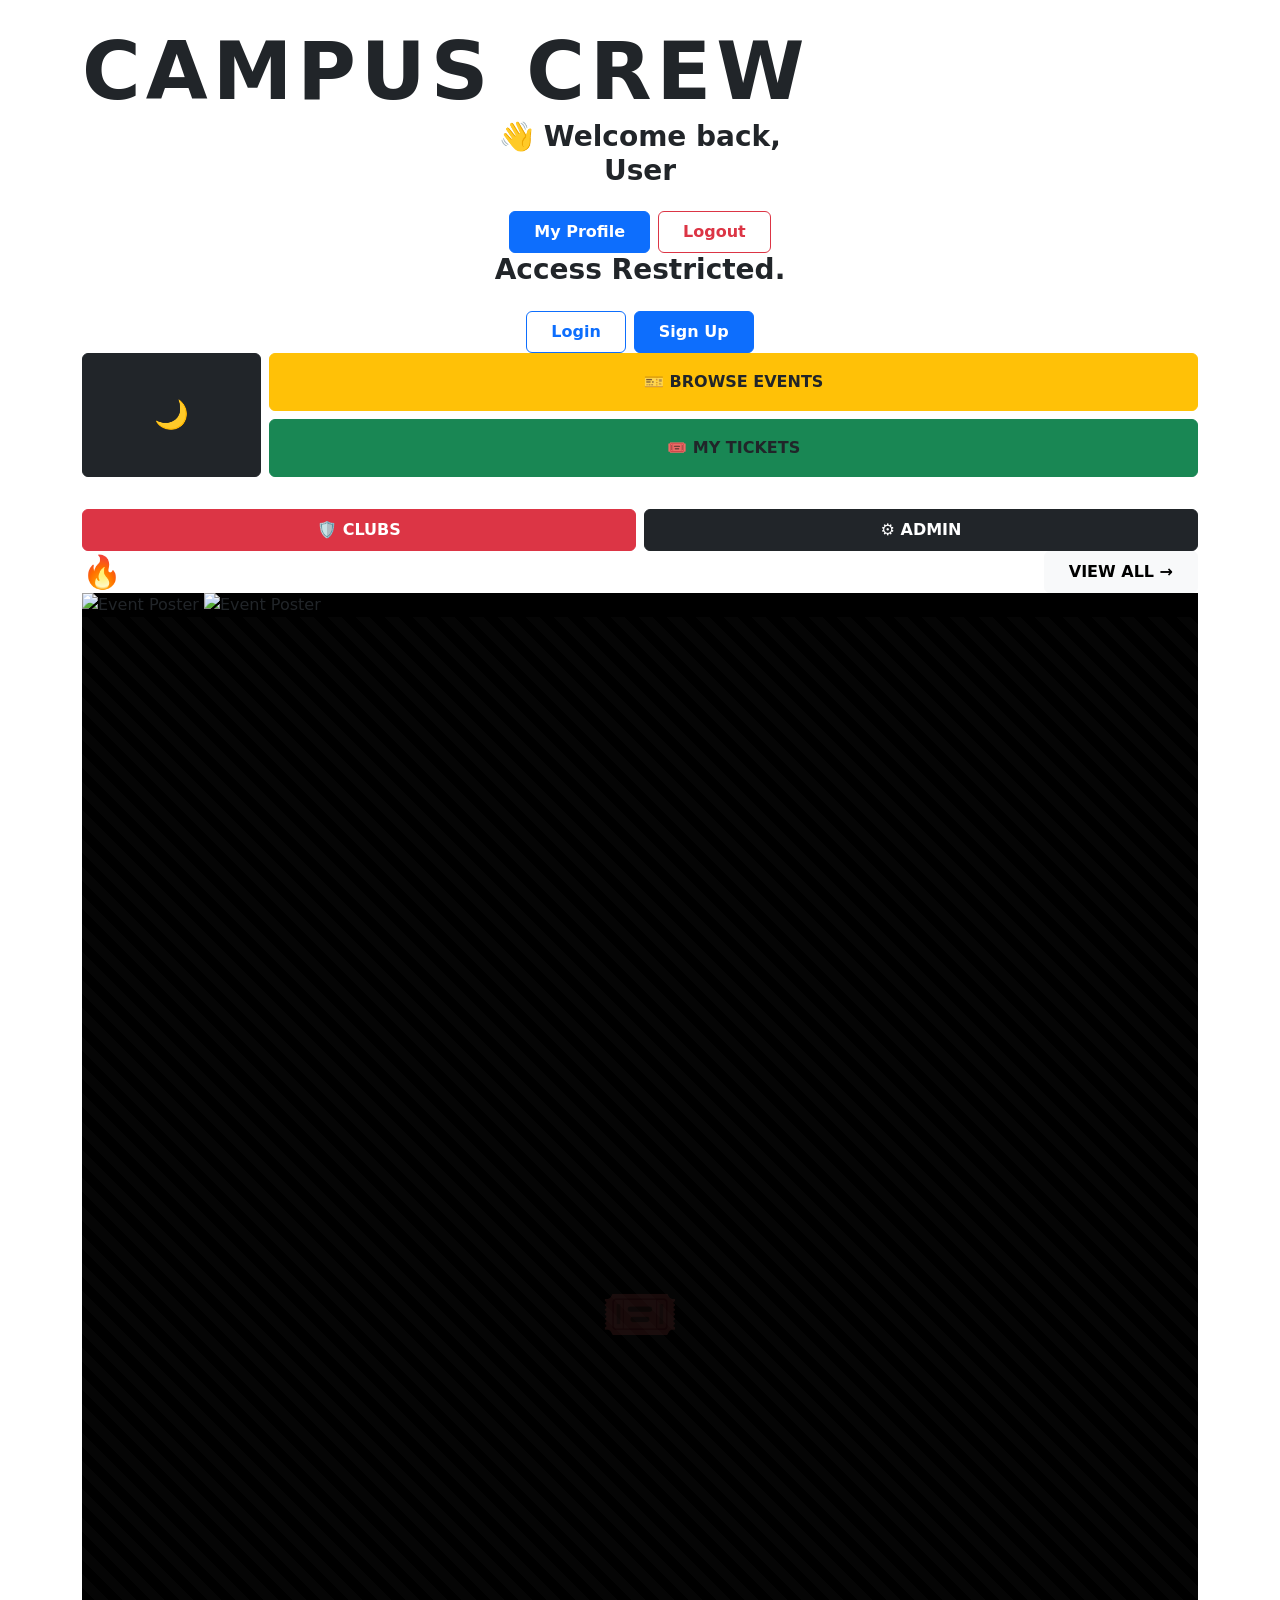
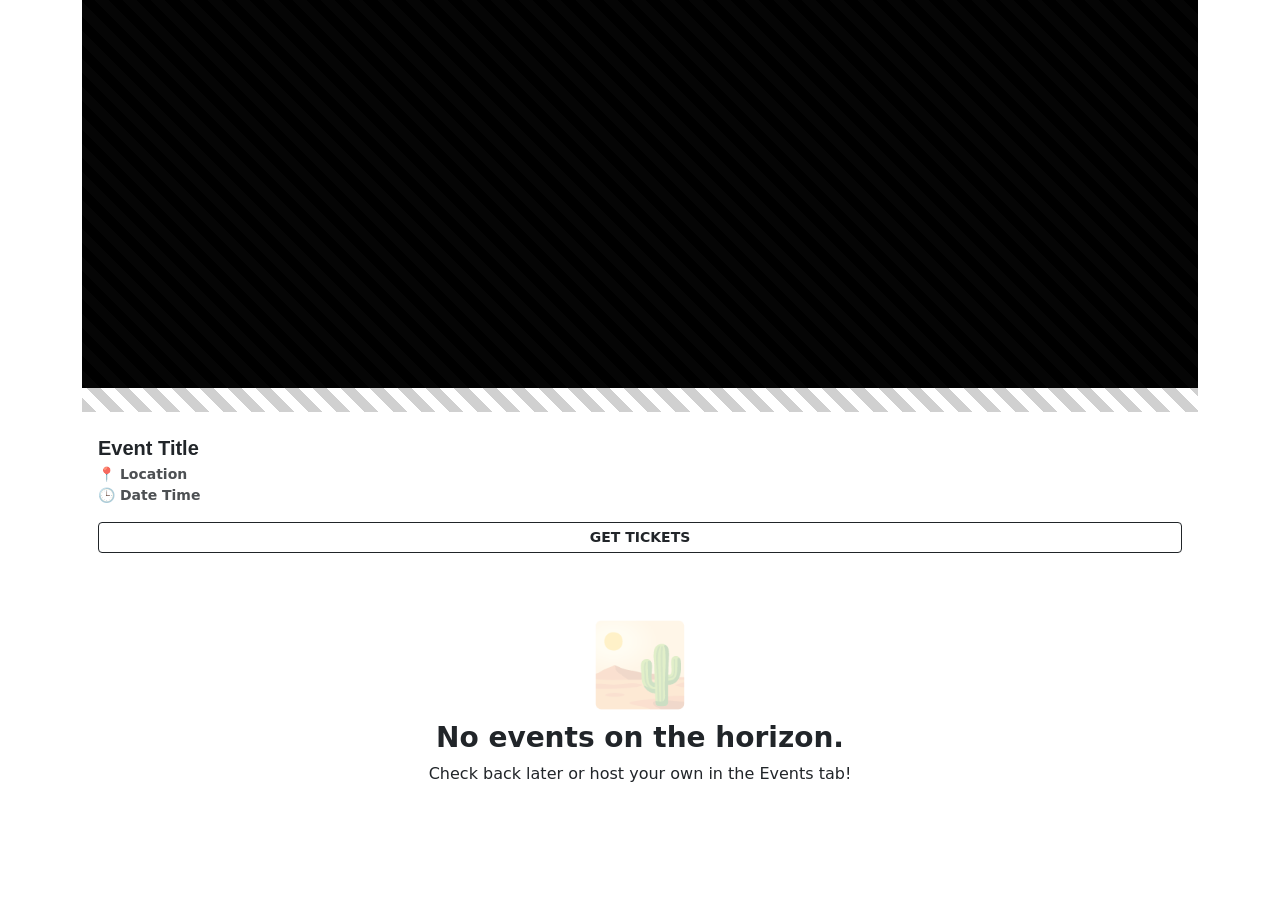
==== commit 66925868: "Aesthetical and Fundamental Changes." ====
--- a/src/main/resources/templates/index.html
+++ b/src/main/resources/templates/index.html
@@ -25,15 +25,11 @@
 
         <!-- User Controls / Identity -->
         <div class="bento-item span-2 d-flex justify-content-center align-items-center flex-column text-center position-relative overflow-hidden">
-            <!-- Background brutalist decoration -->
-            <div class="position-absolute opacity-25" style="right: -20px; bottom: -40px;">
-                <h1 class="display-1 fw-bold" style="font-size: 150px;">👤</h1>
-            </div>
-            <div sec:authorize="isAuthenticated()" class="position-relative" style="z-index: 1;">
-                <h3 class="fw-bold mb-4">👋 Welcome back, <br><span sec:authentication="name" style="color: var(--accent-blue);">User</span></h3>
+            <div th:if="${currentUser != null}" class="position-relative" style="z-index: 1;">
+                <h3 class="fw-bold mb-4">👋 Welcome back, <br><span th:text="${currentUser.fullName}" style="color: var(--accent-blue);">User</span></h3>
                 <div class="d-flex gap-2 justify-content-center">
                     <!-- Standard user link goes to my-events, or we can use edit-profile -->
-                    <a href="/profile/edit" class="btn btn-primary fw-bold px-4 py-2">My Profile</a>
+                    <a href="/profile" class="btn btn-primary fw-bold px-4 py-2">My Profile</a>
                     <form th:action="@{/logout}" method="post" class="m-0">
                         <button type="submit" class="btn btn-outline-danger fw-bold px-4 py-2">Logout</button>
                     </form>
@@ -82,9 +78,10 @@
         <!-- Event Posters loop -->
         <div class="bento-item span-1 p-0 overflow-hidden" th:each="event : ${recentEvents}" style="display: flex; flex-direction: column;">
             <!-- The poster image -->
-            <div class="poster-container" style="border-bottom: 3px solid var(--border-dark); width: 100%; aspect-ratio: 4/5;">
-                <img th:if="${event.posterUrl != null and !event.posterUrl.isEmpty()}" th:src="${event.posterUrl}" class="poster-img" alt="Event Poster">
-                <div th:unless="${event.posterUrl != null and !event.posterUrl.isEmpty()}" class="poster-fallback text-center d-flex align-items-center justify-content-center" style="background: repeating-linear-gradient(45deg, var(--border-dark), var(--border-dark) 10px, transparent 10px, transparent 20px); opacity: 0.2; width: 100%; height: 100%;">
+            <div class="poster-container" style="border-bottom: 3px solid var(--border-dark); width: 100%; aspect-ratio: 4/5; background-color: #000;">
+                <img th:if="${event.posterData != null}" th:src="@{/events/{id}/poster(id=${event.id})}" class="poster-img" style="object-fit: contain; cursor: zoom-in;" data-bs-toggle="modal" th:data-bs-target="'#posterModal' + ${event.id}" alt="Event Poster">
+                <img th:if="${event.posterData == null and event.posterUrl != null and !event.posterUrl.isEmpty()}" th:src="${event.posterUrl}" class="poster-img" style="object-fit: contain; cursor: zoom-in;" data-bs-toggle="modal" th:data-bs-target="'#posterModal' + ${event.id}" alt="Event Poster">
+                <div th:unless="${event.posterData != null or (event.posterUrl != null and !event.posterUrl.isEmpty())}" class="poster-fallback text-center d-flex align-items-center justify-content-center" style="background: repeating-linear-gradient(45deg, #1A1A1A, #1A1A1A 10px, transparent 10px, transparent 20px); opacity: 0.2; width: 100%; height: 100%;">
                     <h1 class="display-3 m-0 position-absolute" style="opacity: 0.5;">🎟️</h1>
                 </div>
             </div>
@@ -102,6 +99,9 @@
                     <a th:href="@{/events(keyword=${event.title})}" class="btn btn-outline-dark btn-sm w-100 fw-bold">GET TICKETS</a>
                 </div>
             </div>
+            
+
+            
         </div>
         
         <div class="bento-item span-4 text-center py-5" th:if="${recentEvents == null or recentEvents.empty}">
@@ -110,20 +110,26 @@
             <p>Check back later or host your own in the Events tab!</p>
         </div>
 
-        <!-- Feature squares -->
-        <div class="bento-item span-2 text-center py-5 position-relative overflow-hidden">
-            <h1 class="display-3 fw-bold mb-3" style="color: var(--accent-red)">🎟️</h1>
-            <h3 class="fw-bold">Discover</h3>
-            <p class="mb-0 fw-bold opacity-75">Find workshops, hackathons, and social gatherings happening right perfectly now.</p>
-        </div>
 
-        <div class="bento-item span-2 text-center py-5 position-relative overflow-hidden">
-            <h1 class="display-3 fw-bold mb-3" style="color: var(--accent-green)">📱</h1>
-            <h3 class="fw-bold">Easy Access</h3>
-            <p class="mb-0 fw-bold opacity-75">Instantly load your tickets using the brutalist dashboard and check-in without hassle.</p>
-        </div>
 
     </div>
+
+    <!-- Poster Magnify Modals (Global Level) -->
+    <th:block th:each="event : ${recentEvents}">
+        <div class="modal fade" th:id="'posterModal' + ${event.id}" tabindex="-1" aria-hidden="true">
+            <div class="modal-dialog modal-dialog-centered modal-lg">
+                <div class="modal-content shadow-lg border-0 bg-transparent" style="box-shadow: none !important;">
+                    <div class="modal-header border-bottom-0 p-0" style="position: absolute; right: 0; z-index: 10;">
+                        <button type="button" class="btn-close btn-close-white m-3" data-bs-dismiss="modal" aria-label="Close" style="background-color: white; opacity: 1; border-radius: 50%; padding: 10px;"></button>
+                    </div>
+                    <div class="modal-body p-0 text-center d-flex justify-content-center align-items-center">
+                        <img th:if="${event.posterData != null}" th:src="@{/events/{id}/poster(id=${event.id})}" class="img-fluid border border-3 border-light shadow-lg" alt="Full size poster" style="max-height: 85vh;">
+                        <img th:if="${event.posterData == null and event.posterUrl != null and !event.posterUrl.isEmpty()}" th:src="${event.posterUrl}" class="img-fluid border border-3 border-light shadow-lg" alt="Full size poster" style="max-height: 85vh;">
+                    </div>
+                </div>
+            </div>
+        </div>
+    </th:block>
 
 </div>
 
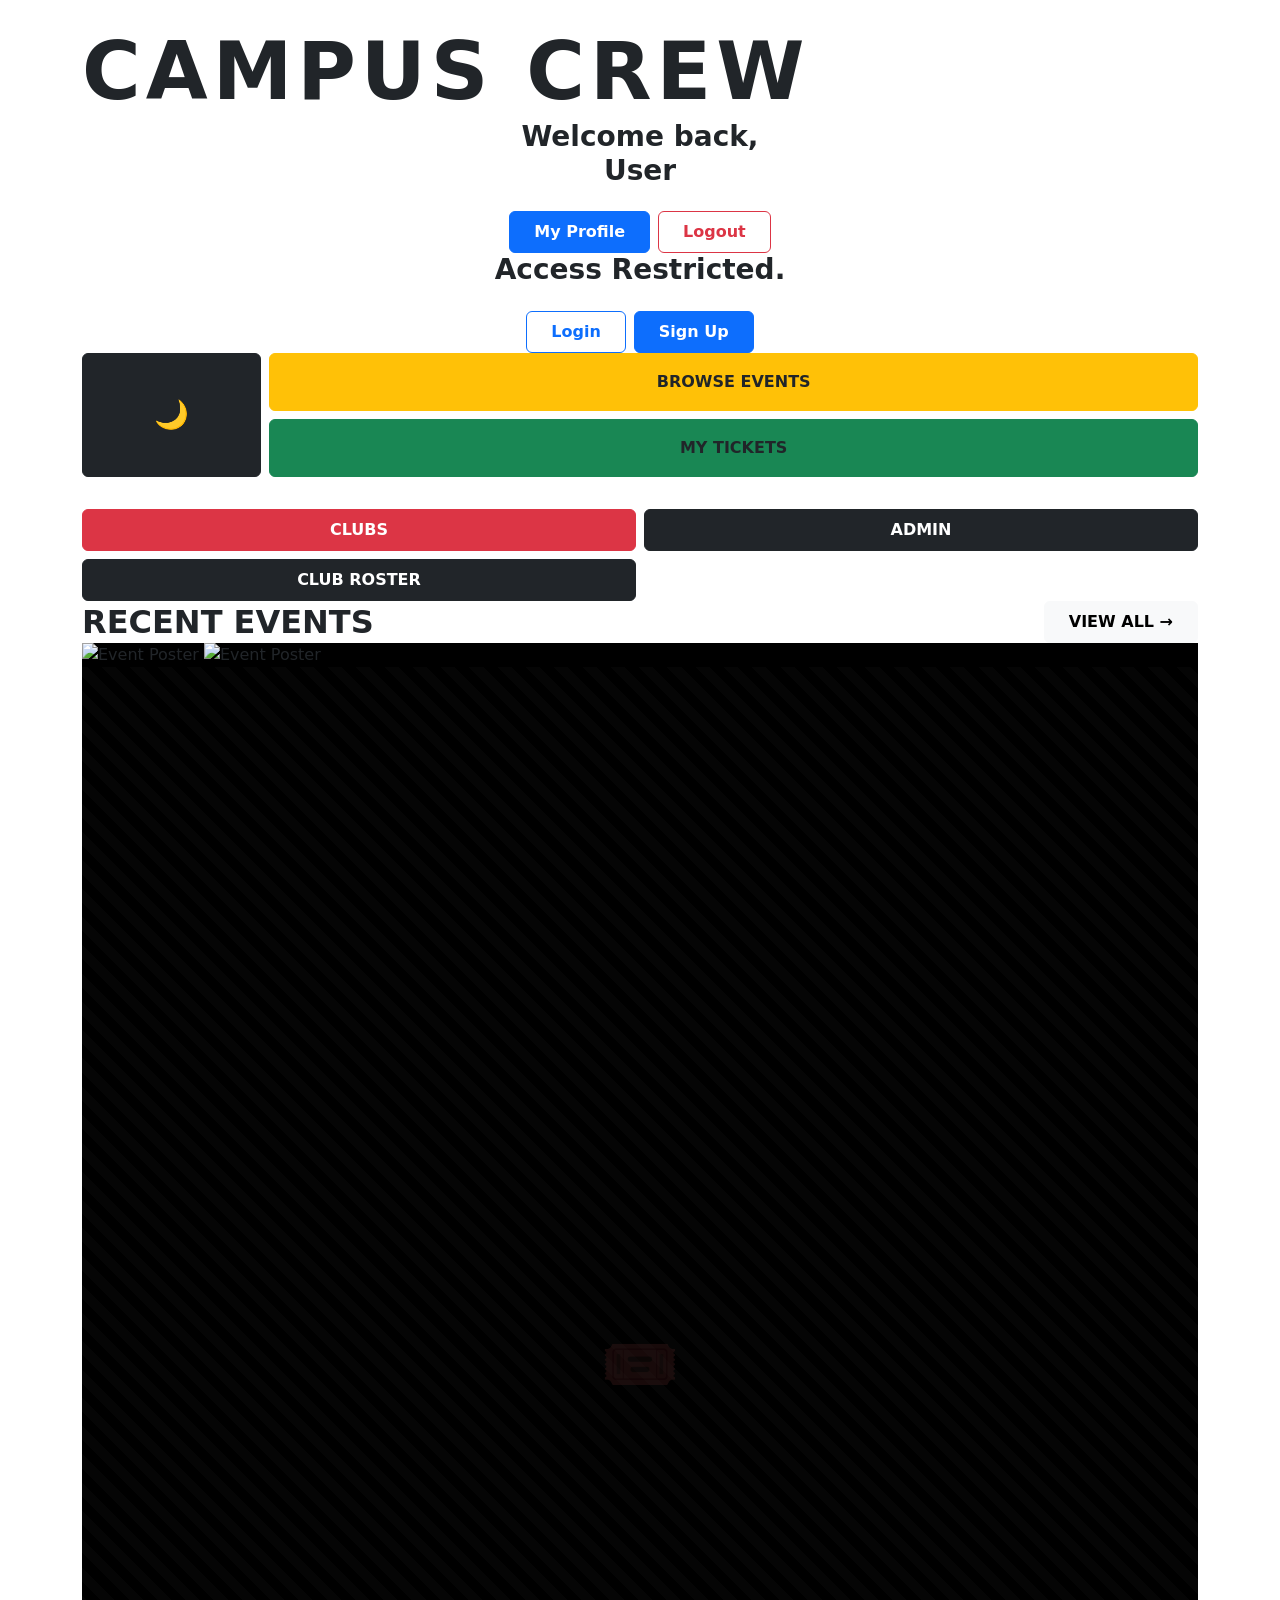
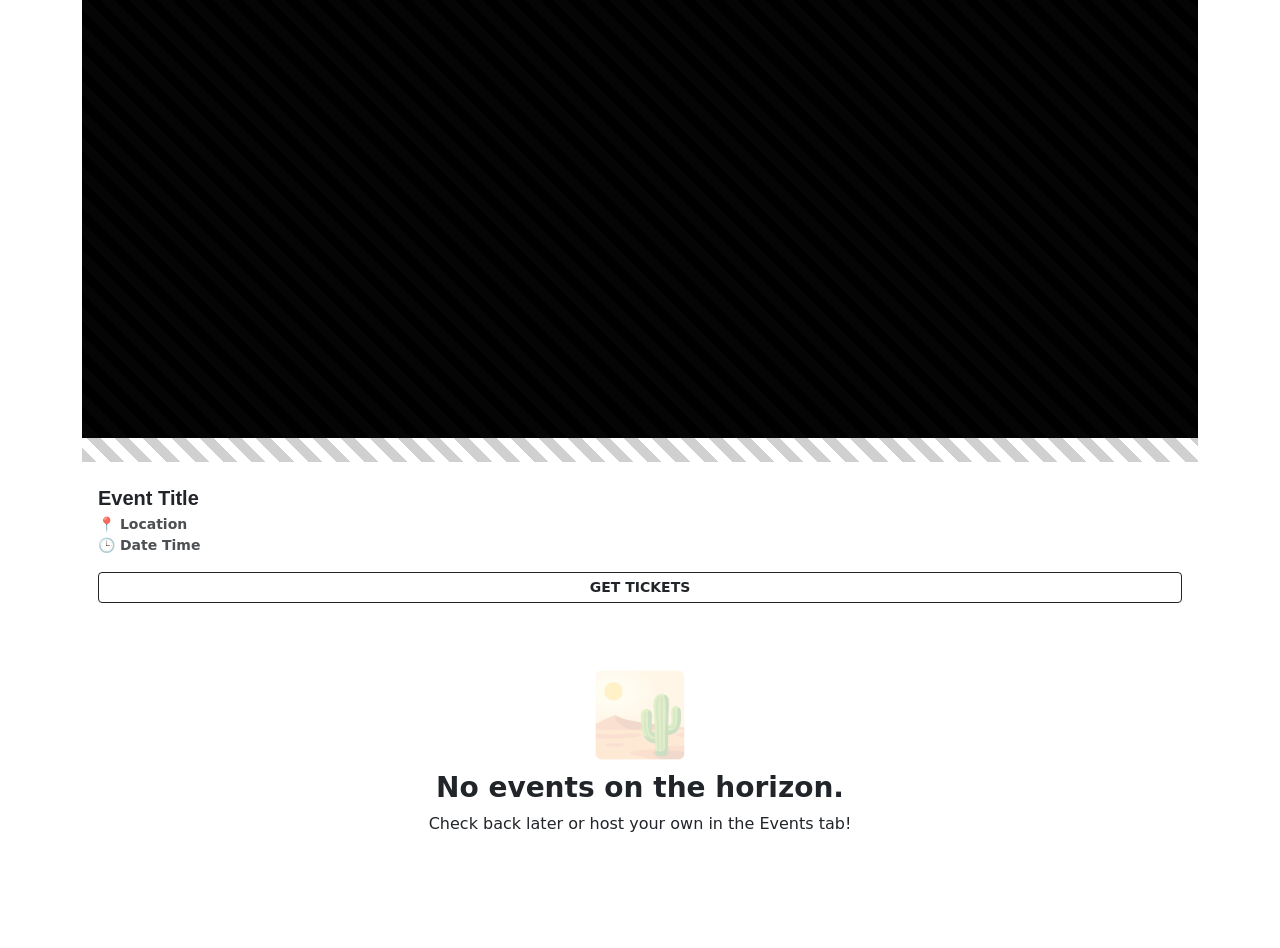
==== commit 5f850360: "Added QR code attendence reader thingy, fixed a lot of things" ====
--- a/src/main/resources/templates/index.html
+++ b/src/main/resources/templates/index.html
@@ -26,7 +26,7 @@
         <!-- User Controls / Identity -->
         <div class="bento-item span-2 d-flex justify-content-center align-items-center flex-column text-center position-relative overflow-hidden">
             <div th:if="${currentUser != null}" class="position-relative" style="z-index: 1;">
-                <h3 class="fw-bold mb-4">👋 Welcome back, <br><span th:text="${currentUser.fullName}" style="color: var(--accent-blue);">User</span></h3>
+                <h3 class="fw-bold mb-4">Welcome back, <br><span th:text="${currentUser.fullName}" style="color: var(--border-dark);">User</span></h3>
                 <div class="d-flex gap-2 justify-content-center">
                     <!-- Standard user link goes to my-events, or we can use edit-profile -->
                     <a href="/profile" class="btn btn-primary fw-bold px-4 py-2">My Profile</a>
@@ -51,18 +51,21 @@
                     <button class="btn btn-dark w-100 flex-grow-1 shadow-none fs-3 p-0 m-0" id="darkModeToggle" title="Toggle Dark Mode" style="min-height: 100px;">🌙</button>
                 </div>
                 <div class="col-10 d-flex flex-column gap-2">
-                    <a href="/events" class="btn btn-warning fw-bold text-dark w-100 flex-grow-1 d-flex align-items-center justify-content-center py-3">🎫 BROWSE EVENTS</a>
-                    <a href="/my-events" class="btn btn-success fw-bold text-dark w-100 flex-grow-1 d-flex align-items-center justify-content-center py-3" sec:authorize="isAuthenticated()">🎟️ MY TICKETS</a>
+                    <a href="/events" class="btn btn-warning fw-bold text-dark w-100 flex-grow-1 d-flex align-items-center justify-content-center py-3">BROWSE EVENTS</a>
+                    <a href="/my-events" class="btn btn-success fw-bold text-dark w-100 flex-grow-1 d-flex align-items-center justify-content-center py-3" sec:authorize="isAuthenticated()">MY TICKETS</a>
                 </div>
                 
                 <!-- Admin items -->
                 <div sec:authorize="hasAnyAuthority('ROLE_SUPER_ADMIN', 'ROLE_PRESIDENT')" class="col-12 mt-3 pt-3" style="border-top: 3px solid var(--border-dark);">
                     <div class="row g-2">
                         <div class="col-6">
-                            <a href="/clubs" class="btn btn-danger fw-bold w-100 py-2">🛡️ CLUBS</a>
+                            <a href="/clubs" class="btn btn-danger fw-bold w-100 py-2">CLUBS</a>
                         </div>
                         <div class="col-6" sec:authorize="hasAuthority('ROLE_SUPER_ADMIN')">
-                            <a href="/admin" class="btn btn-dark fw-bold w-100 py-2">⚙️ ADMIN</a>
+                            <a href="/admin" class="btn btn-dark fw-bold w-100 py-2">ADMIN</a>
+                        </div>
+                        <div class="col-6" sec:authorize="hasAuthority('ROLE_PRESIDENT')">
+                            <button type="button" th:if="${currentUser != null and currentUser.managedClub != null}" class="btn btn-dark fw-bold w-100 py-2" data-bs-toggle="modal" data-bs-target="#rosterModalDashboard">CLUB ROSTER</button>
                         </div>
                     </div>
                 </div>
@@ -70,8 +73,8 @@
         </div>
         
         <!-- Big Text Section for Events -->
-        <div class="bento-item span-4 d-flex justify-content-between align-items-center" style="background-color: var(--accent-blue) !important; color: white !important;">
-            <h2 class="m-0 fw-bold" style="color: white !important;">🔥 RECENT EVENTS</h2>
+        <div class="bento-item span-4 d-flex justify-content-between align-items-center">
+            <h2 class="m-0 fw-bold">RECENT EVENTS</h2>
             <a href="/events" class="btn btn-light fw-bold py-2 px-4 shadow-none">VIEW ALL &rarr;</a>
         </div>
 
@@ -86,9 +89,9 @@
                 </div>
             </div>
             
-            <div class="p-3 d-flex flex-column" style="flex-grow: 1; background-color: var(--bg-cream);">
+            <div class="p-3 d-flex flex-column" style="flex-grow: 1;">
                 <div class="mb-2">
-                    <span class="badge" th:style="'background-color: ' + (${event.club != null ? event.club.themeColor : '#00E676'}) + '; color: #1a1a1a;'" th:text="${event.club != null ? event.club.name : 'General'}">Club Name</span>
+                    <span class="badge" th:style="'background-color: ' + (${event.club != null ? event.club.themeColor : 'var(--accent-green)'}) + '; color: #1a1a1a;'" th:text="${event.club != null ? event.club.name : 'General'}">Club Name</span>
                 </div>
                 <h5 class="fw-bold mb-1" style="font-family: 'Syne', sans-serif;" th:text="${event.title}">Event Title</h5>
                 <p class="small mb-3" style="opacity: 0.8; font-weight: 600;">
@@ -118,9 +121,9 @@
     <th:block th:each="event : ${recentEvents}">
         <div class="modal fade" th:id="'posterModal' + ${event.id}" tabindex="-1" aria-hidden="true">
             <div class="modal-dialog modal-dialog-centered modal-lg">
-                <div class="modal-content shadow-lg border-0 bg-transparent" style="box-shadow: none !important;">
+                <div class="modal-content border-0 bg-transparent">
                     <div class="modal-header border-bottom-0 p-0" style="position: absolute; right: 0; z-index: 10;">
-                        <button type="button" class="btn-close btn-close-white m-3" data-bs-dismiss="modal" aria-label="Close" style="background-color: white; opacity: 1; border-radius: 50%; padding: 10px;"></button>
+                        <button type="button" class="btn-close m-3 bg-light" data-bs-dismiss="modal" aria-label="Close" style="opacity: 1; border-radius: 50%; padding: 10px;"></button>
                     </div>
                     <div class="modal-body p-0 text-center d-flex justify-content-center align-items-center">
                         <img th:if="${event.posterData != null}" th:src="@{/events/{id}/poster(id=${event.id})}" class="img-fluid border border-3 border-light shadow-lg" alt="Full size poster" style="max-height: 85vh;">
@@ -130,6 +133,57 @@
             </div>
         </div>
     </th:block>
+
+    <!-- Roster Modal For President Dashboard -->
+    <div sec:authorize="hasAuthority('ROLE_PRESIDENT')" th:if="${currentUser != null and currentUser.managedClub != null}" class="modal fade" id="rosterModalDashboard" tabindex="-1" aria-hidden="true" style="backdrop-filter: blur(5px);">
+        <div class="modal-dialog modal-dialog-centered modal-lg">
+            <div class="modal-content rounded-0 border-2">
+                <div class="modal-header border-bottom-0">
+                    <h5 class="modal-title fw-bold" style="font-family: 'Syne', sans-serif;"><span th:text="${currentUser.managedClub.name}"></span> <span style="opacity: 0.7;">ROSTER</span></h5>
+                    <button type="button" class="btn-close shadow-none" data-bs-dismiss="modal" aria-label="Close"></button>
+                </div>
+                <div class="modal-body py-0">
+                    <div class="table-responsive bg-transparent">
+                        <table class="table align-middle mb-4">
+                            <thead>
+                                <tr style="border-bottom: 2px solid var(--border-dark);">
+                                    <th class="py-2 text-uppercase fw-bold">Member</th>
+                                    <th class="py-2 text-uppercase fw-bold">Email</th>
+                                    <th class="py-2 text-end text-uppercase fw-bold">Promote Rank</th>
+                                </tr>
+                            </thead>
+                            <tbody>
+                                <tr th:if="${currentUser.managedClub.members == null or currentUser.managedClub.members.empty}">
+                                    <td colspan="3" class="text-center py-4 fw-bold" style="opacity: 0.5;">No active members technically synced.</td>
+                                </tr>
+                                <tr th:each="member : ${currentUser.managedClub.members}" style="border-bottom: 1px solid var(--border-dark);">
+                                    <td class="py-3">
+                                        <div class="d-flex align-items-center gap-2">
+                                            <img th:src="${member.profilePhotoUrl != null and !member.profilePhotoUrl.isEmpty() ? member.profilePhotoUrl : 'https://ui-avatars.com/api/?name=' + member.fullName + '&background=000&color=fff&size=30'}" class="object-fit-cover shadow" style="width: 30px; height: 30px; border: 1px solid var(--border-dark);">
+                                            <span class="fw-bold" th:text="${member.fullName}">Name</span>
+                                        </div>
+                                    </td>
+                                    <td class="py-3" style="font-weight: 500;" th:text="${member.email}">email@student.edu</td>
+                                    <td class="py-3 text-end">
+                                        <form th:action="@{/clubs/{clubId}/update-role(clubId=${currentUser.managedClub.id})}" method="post" class="d-flex align-items-center justify-content-end gap-2 m-0">
+                                            <input type="hidden" name="userId" th:value="${member.id}">
+                                            <select name="newRole" class="form-select form-select-sm shadow-none rounded-0 border-2 fw-bold" style="max-width: 130px;" th:disabled="${member.role == 'ROLE_SUPER_ADMIN' or (member.role == 'ROLE_PRESIDENT' and !#authorization.expression('hasAuthority(''ROLE_SUPER_ADMIN'')'))}">
+                                                <option value="ROLE_USER" th:selected="${member.role == 'ROLE_USER'}">Student</option>
+                                                <option value="ROLE_MEMBER" th:selected="${member.role == 'ROLE_MEMBER'}">Member</option>
+                                                <option value="ROLE_CORE_MEMBER" th:selected="${member.role == 'ROLE_CORE_MEMBER'}">Core</option>
+                                                <option sec:authorize="hasAuthority('ROLE_SUPER_ADMIN')" value="ROLE_PRESIDENT" th:selected="${member.role == 'ROLE_PRESIDENT'}">President</option>
+                                            </select>
+                                            <button type="submit" class="btn btn-dark btn-sm fw-bold rounded-0 shadow-none px-3" style="border: 2px solid var(--border-dark);" th:disabled="${member.role == 'ROLE_SUPER_ADMIN' or (member.role == 'ROLE_PRESIDENT' and !#authorization.expression('hasAuthority(''ROLE_SUPER_ADMIN'')'))}">LOCK IN</button>
+                                        </form>
+                                    </td>
+                                </tr>
+                            </tbody>
+                        </table>
+                    </div>
+                </div>
+            </div>
+        </div>
+    </div>
 
 </div>
 
